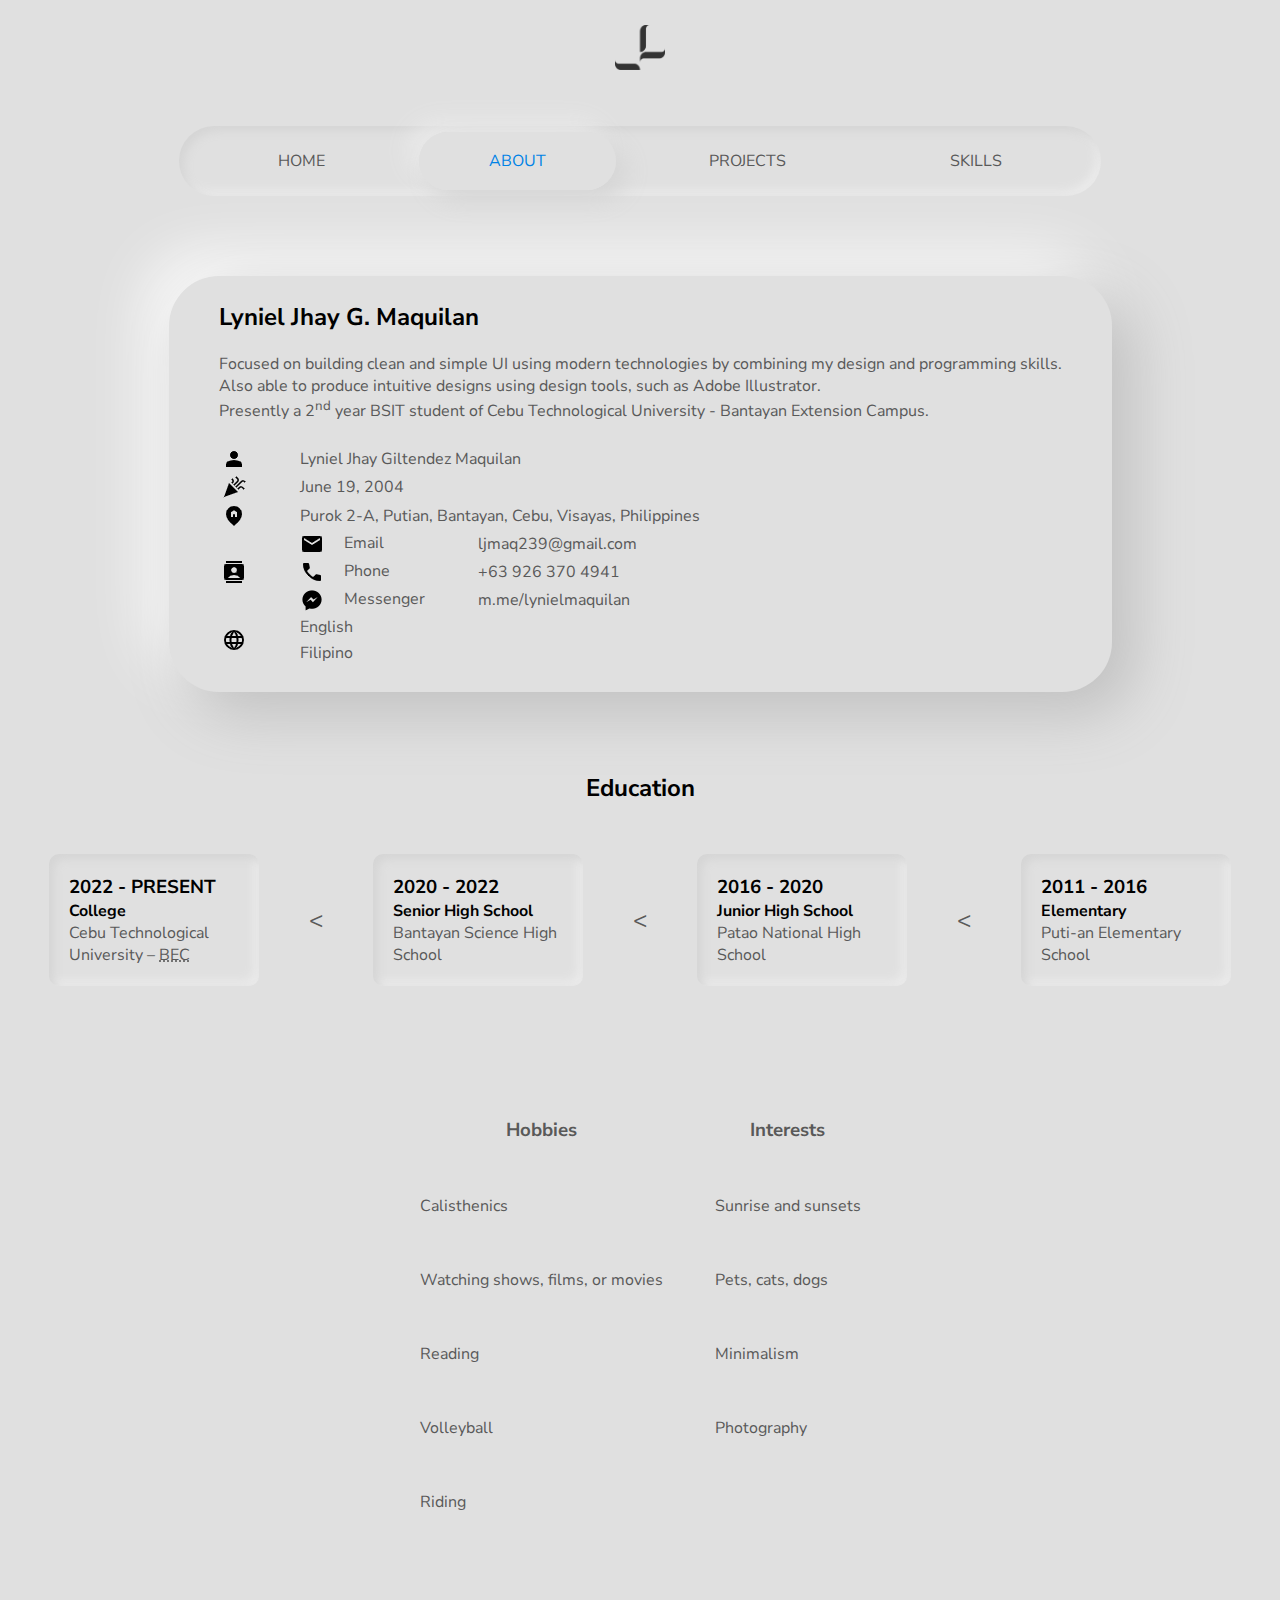
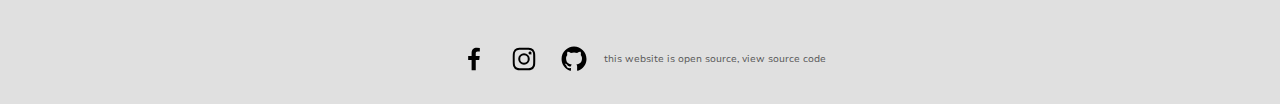
==== html/about.html @ 9b432406 "Complete website" ====
<!DOCTYPE html>
<html lang="en">

<head>
  <link rel="shortcut icon" href="../images/favicon.png" type="image/x-icon">
  <link rel="stylesheet" href="../css/about.css">
  <link rel="stylesheet" href="../css/global.css">
  <title>About | Lyniel Jhay Maquilan</title>
</head>

<body>
  <a href="index.html">
    <img src="../images/logos/logo.png" alt="Personal logo" id="logo">
  </a>
  <header class="sunken">
    <nav>
      <ul>
        <li>
          <a href="../index.html">HOME</a>
        </li>
        <li class="selected">
          <a href="../html/about.html">ABOUT</a>
        </li>
        <li>
          <a href="../html/projects.html">PROJECTS</a>
        </li>
        <li>
          <a href="../html/skills.html">SKILLS</a>
        </li>
      </ul>
    </nav>
  </header>

  <div class="card">
    <h2>Lyniel Jhay G. Maquilan</h2>
    <p class="description">
      Focused on building clean and simple UI using modern technologies by combining my design and programming skills.
      <br>Also able to produce intuitive designs using design tools, such as Adobe Illustrator.
    </p>
    <p>
      Presently a 2<sup>nd</sup> year BSIT student of Cebu Technological University - Bantayan Extension Campus.
    </p>
    <br>
    <table>
      <tr>
        <td>
          <img src="../images/icons/utils/person.png" alt="Name icon">
        </td>
        <td colspan="2">
          Lyniel Jhay Giltendez Maquilan
        </td>
      </tr>
      <tr>
        <td>
          <img src="../images/icons/utils/celebration.png" alt="Birthday icon">
        </td>
        <td colspan="2">
          June 19, 2004
        </td>
      </tr>
      <tr>
        <td>
          <img src="../images/icons/utils/location.png" alt="Location icon">
        </td>
        <td colspan="2">
          Purok 2-A, Putian, Bantayan, Cebu, Visayas, Philippines
        </td>
      </tr>
      <tr>
        <td rowspan="3">
          <img src="../images/icons/utils/contacts.png" alt="Contact icon">
        </td>
        <td>
          <div>
            <img src="../images/icons/utils/mail.png" alt="Mail icon">
            <p>Email</p>
          </div>
        </td>
        <td>
          <a href="mailto:ljmaq239@gmail.com">ljmaq239@gmail.com</a>
        </td>
      </tr>
      <tr>
        <td>
          <div>
            <img src="../images/icons/utils/call.png" alt="Phone icon">
            <p>Phone</p>
          </div>
        </td>
        <td>+63 926 370 4941</td>
      </tr>
      <tr>
        <td>
          <div>
            <img src="../images/icons/utils/messenger.png" alt="Messenger icon">
            <p>Messenger</p>
          </div>
        </td>
        <td><a href="https://m.me/lynielmaquilan" target="_blank">m.me/lynielmaquilan</a></td>
      </tr>
      <tr>
        <td rowspan="2"><img src="../images/icons/utils/language.png" alt="Language icon"></td>
        <td>English</td>
      </tr>
      <tr>
        <td>Filipino</td>
      </tr>
    </table>
  </div>

  <section id="education">
    <h2>Education</h2>
    <div>
      <div class="sunken">
        <h3>2022 - PRESENT</h3>
        <h4>College</h4>
        <p>Cebu Technological University – <abbr title="Bantayan Extension Campus">BEC</abbr></p>
      </div>
      <p><</p>
      <div class="sunken">
        <h3>2020 - 2022</h3>
        <h4>Senior High School</h4>
        <p>Bantayan Science High School</p>
      </div>
      <p><</p>
      <div class="sunken">
        <h3>2016 - 2020</h3>
        <h4>Junior High School</h4>
        <p>Patao National High School</p>
      </div>
      <p><</p>
      <div class="sunken">
        <h3>2011 - 2016</h3>
        <h4>Elementary</h4>
        <p>Puti-an Elementary School</p>
      </div>
    </div>
  </section>

  <section id="hobbies-interest">
    <table cellspacing="50px">
      <tr>
        <th>
          <h3>Hobbies</h3>
        </th>
        <th>
          <h3>Interests</h3>
        </th>
      </tr>
      <tr>
        <td>Calisthenics</td>
        <td>Sunrise and sunsets</td>
      </tr>
      <tr>
        <td>Watching shows, films, or movies</td>
        <td>Pets, cats, dogs</td>
      </tr>
      <tr>
        <td>Reading</td>
        <td>Minimalism</td>
      </tr>
      <tr>
        <td>Volleyball</td>
        <td>Photography</td>
      </tr>
      <tr>
        <td>Riding</td>
      </tr>
    </table>
  </section>
  <footer>
    <div id="links">
      <a href="https://web.facebook.com/lynielmaquilan" class="icon" target="_blank">
        <img src="../images/icons/utils/facebook-logo-24.png" alt="Facebook logo">
      </a>
      <a href="https://instagram.com/layneell" class="icon" target="_blank">
        <img src="../images/icons/utils/instagram-logo-24.png" alt="Instagram logo">
      </a>
      <a href="https://github.com/LeeWeeder" class="icon" target="_blank">
        <img src="../images/icons/utils/github-logo-24.png" alt="Github logo">
      </a>
      <p>this website is open source, view <a href="https://github.com/LeeWeeder/p-elec-2-midterm-project" target="_blank" id="source-code-link">source&nbsp;code</a></p>
    </div>
  </footer>
</body>

</html>
---- css/about.css ----
.card {
  padding: 25px 50px;
}

.card h2 {
  margin-bottom: 20px;
}

#education > div {
  display: flex;
  gap: 50px;
  align-items: center;
}

#education > div > p {
  font-size: 1.5rem;
}

td > img {
  padding-right: 50px;
}

td div img {
  padding-right: 20px;
}

td img {
  vertical-align: middle;
}

td div {
  display: flex;
}

section .sunken {
  border-radius: 10px;
  padding: 20px;
  width: 210px;
}

table tr {
  color: rgb(89, 89, 89);
  vertical-align: middle;
}
---- css/global.css ----
@font-face {
  font-family: Nunito;
  src: url(../font.ttf);
}

* {
  font-family: Nunito;
  box-sizing: border-box;
  margin: 0;
}

:root {
  --primary-color: #0083e6;
  --surface-color: #e0e0e0;
}

body {
  overflow-x: hidden;
  padding: 25px 10% 25px;
  width: 100%;
  display: flex;
  flex-direction: column;
  align-items: center;
  justify-content: center;
  background-color: var(--surface-color);
}

#logo {
  width: 50px;
  margin-bottom: 25px;
}

header {
  margin: 25px;
  padding: 10px 5px;
  height: 70px;
  width: 90%;
  display: flex;
  gap: 20px;
  align-items: center;
  justify-content: space-between;
  border-radius: 50px;
  margin-bottom: 80px;
}

.sunken {
  background-color: var(--surface-color);
  box-shadow: inset 5px 5px 10px #d5d5d5, inset -5px -5px 10px #ebebeb;
}

nav {
  width: 100%;
}

.selected a,
nav ul li > a:hover,
nav ul li p:hover {
  background: #e0e0e0;
  color: var(--primary-color);
  box-shadow: 10px 10px 24px #d5d5d5, -10px -10px 24px #ebebeb;
}

nav ul li a,
nav ul li p {
  padding: 18px 70px;
  border-radius: 50px;
}

nav ul li p {
  cursor: default;
}

a {
  text-decoration: none;
}

a,
p {
  color: rgb(89, 89, 89);
}

ul {
  list-style-type: none;
  display: flex;
  align-items: center;
  width: 100%;
  padding: 0;
  justify-content: space-evenly;
}

.card {
  overflow: hidden;
  border-radius: 50px;
  box-shadow: 20px 20px 60px #bebebe, -20px -20px 60px #ffffff;
}

footer {
  margin-top: 50px;
}

#links {
  font-size: x-small;
  display: flex;
  align-items: center;
  width: 100%;
  gap: 10px;
  margin-top: 25px;
}

.icon {
  height: 40px;
  width: 40px;
  display: flex;
  justify-content: center;
  align-items: center;
  border-radius: 100px;
}

.icon:hover {
  background-color: rgba(190, 190, 190, 0.575);
}

a:not(li a, .button):hover {
  color: #0083e6;
}

.tags {
  display: flex;
  flex-wrap: wrap;
  gap: 10px;
  margin-top: 15px;
}

.tag {
  box-shadow: inset 10px 10px 15px #d5d5d5, inset -10px -10px 15px #ebebeb;
  border-radius: 20px;
  padding: 5px 10px;
  font-size: 0.8rem;
  width: fit-content;
}

section {
  width: 100%;
  margin-top: 80px;
  padding: 0 50px;
  display: flex;
  justify-content: space-evenly;
  height: min-content;
  flex-direction: column;
  align-items: center;
}

section h2 {
  margin-bottom: 50px;
}
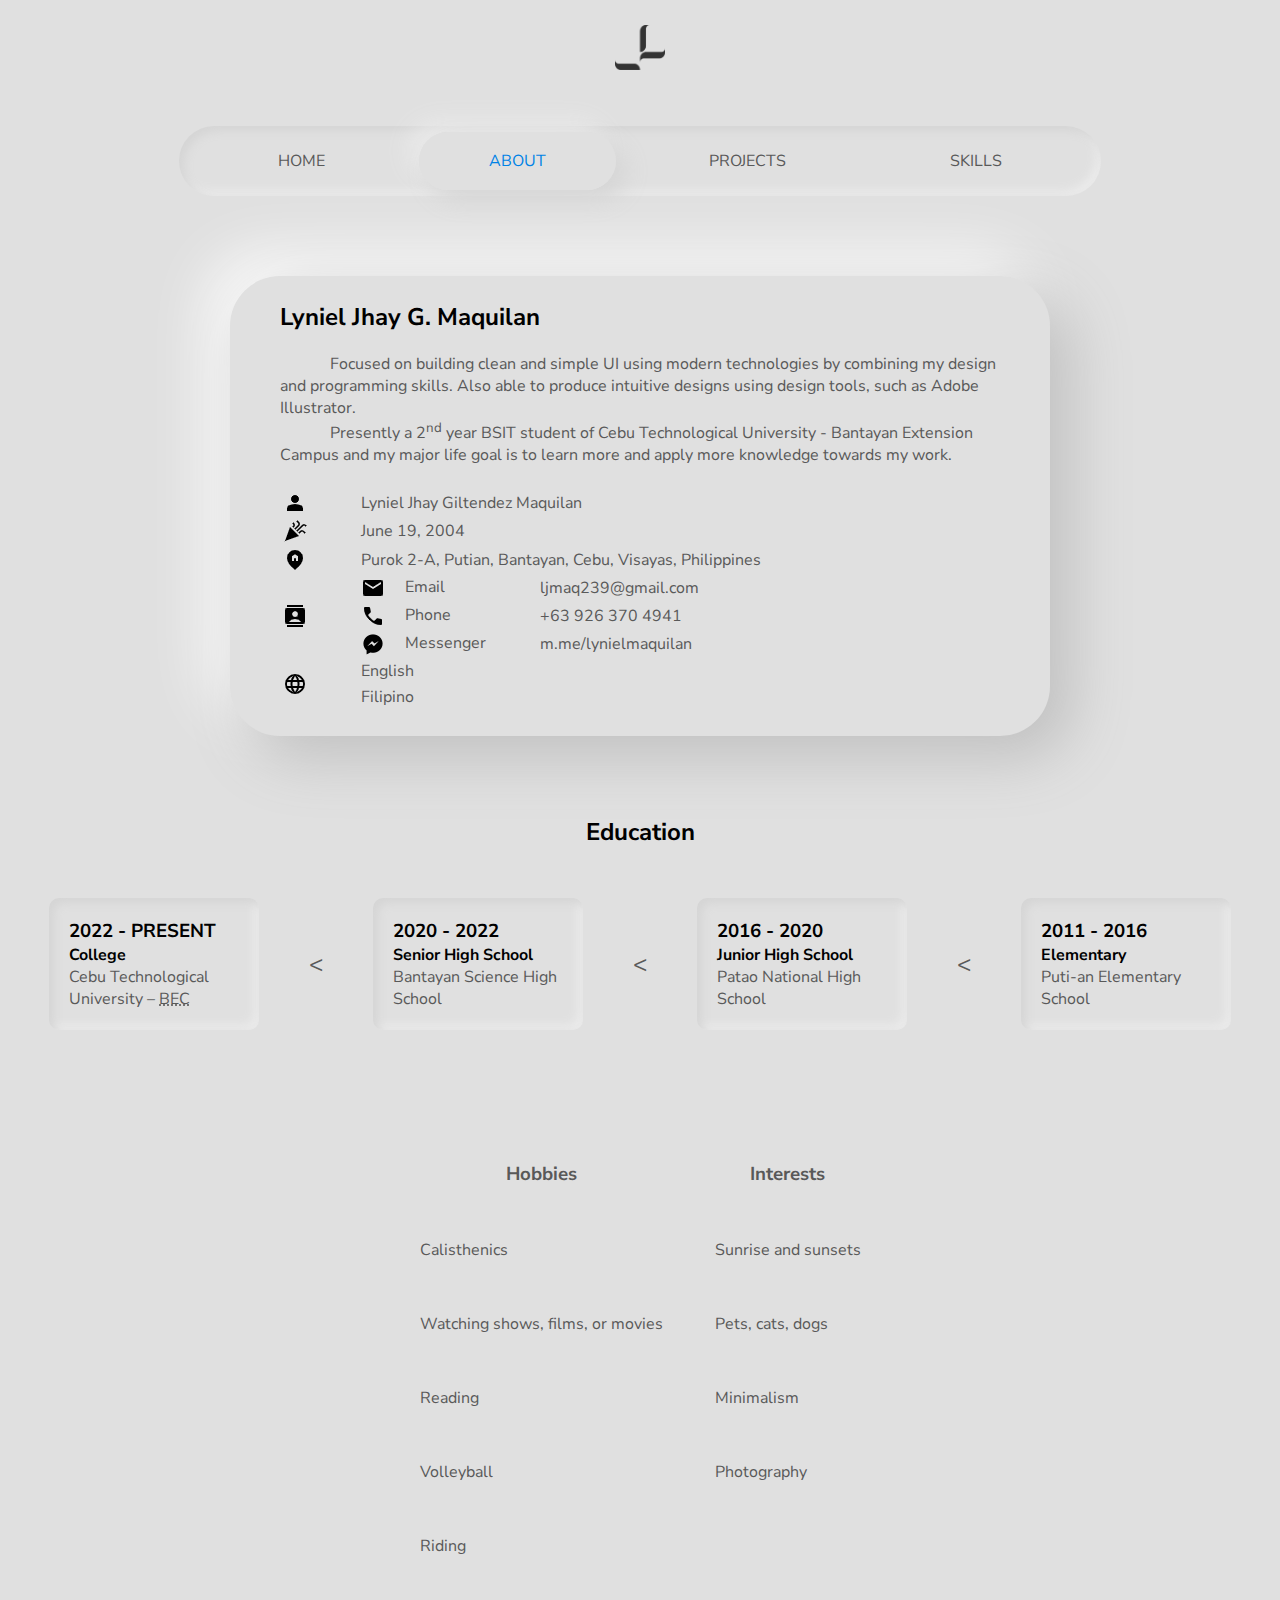
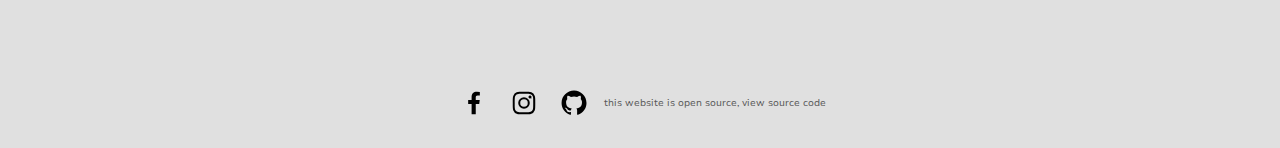
==== commit df8389e4: "Add life goals" ====
--- a/html/about.html
+++ b/html/about.html
@@ -34,11 +34,10 @@
   <div class="card">
     <h2>Lyniel Jhay G. Maquilan</h2>
     <p class="description">
-      Focused on building clean and simple UI using modern technologies by combining my design and programming skills.
-      <br>Also able to produce intuitive designs using design tools, such as Adobe Illustrator.
+      Focused on building clean and simple UI using modern technologies by combining my design and programming skills. Also able to produce intuitive designs using design tools, such as Adobe Illustrator.
     </p>
-    <p>
-      Presently a 2<sup>nd</sup> year BSIT student of Cebu Technological University - Bantayan Extension Campus.
+    <p class="description">
+      Presently a 2<sup>nd</sup> year BSIT student of Cebu Technological University - Bantayan Extension Campus and my major life goal is to learn more and apply more knowledge towards my work.
     </p>
     <br>
     <table>
--- a/css/about.css
+++ b/css/about.css
@@ -1,5 +1,6 @@
 .card {
   padding: 25px 50px;
+  width: 80%;
 }
 
 .card h2 {
@@ -41,4 +42,8 @@
 table tr {
   color: rgb(89, 89, 89);
   vertical-align: middle;
+}
+
+.description {
+  text-indent: 50px;
 }